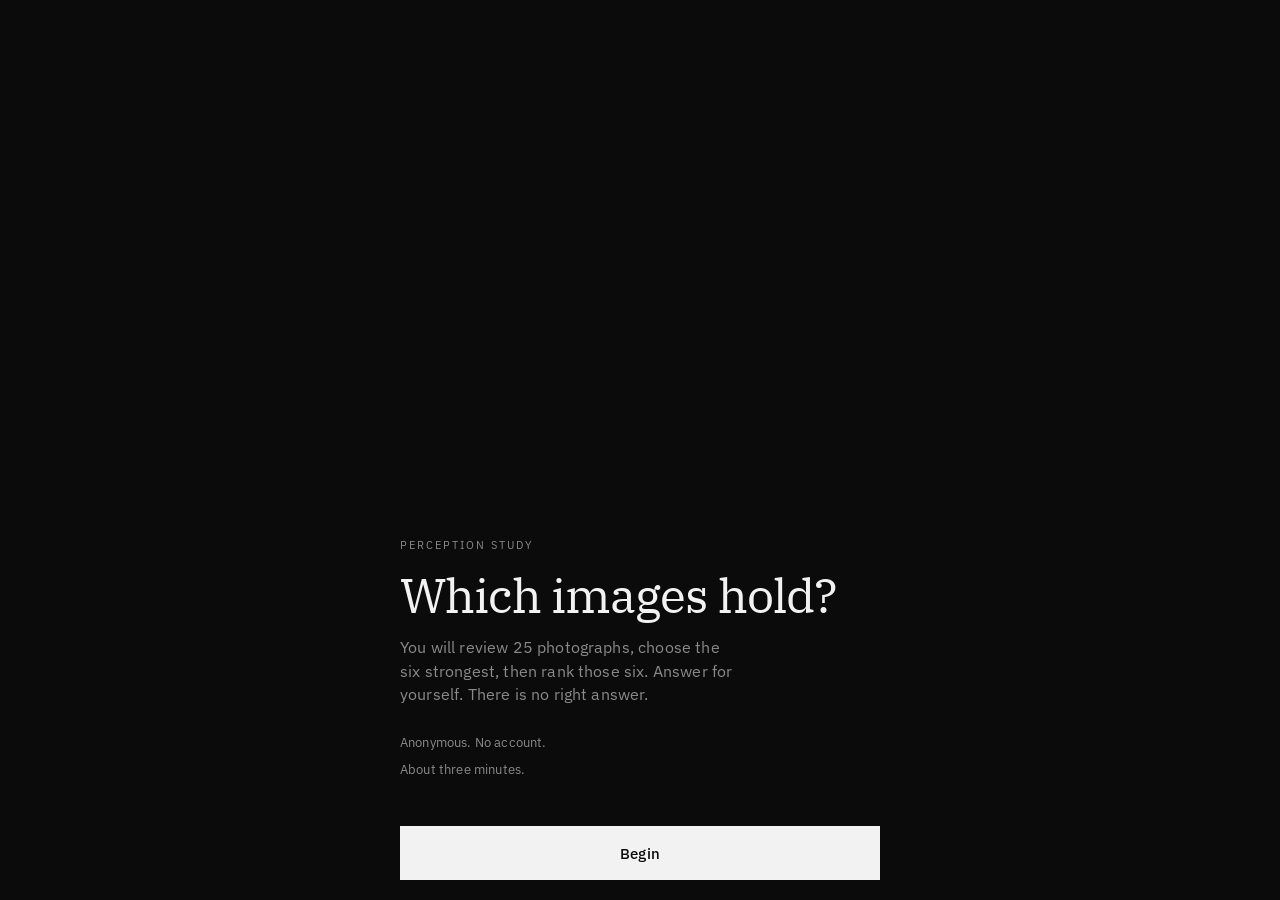
==== index.html @ 38c40766 "done" ====
<!DOCTYPE html>
<html lang="en">
  <head>
    <meta charset="UTF-8" />
    <meta
      name="viewport"
      content="width=device-width, initial-scale=1, viewport-fit=cover"
    />
    <meta name="theme-color" content="#0b0b0b" />
    <meta name="robots" content="noindex" />
    <title>Visual Preference Study</title>
    <link rel="preconnect" href="https://fonts.googleapis.com" />
    <link rel="preconnect" href="https://fonts.gstatic.com" crossorigin />
    <link
      href="https://fonts.googleapis.com/css2?family=IBM+Plex+Sans:wght@400;500;600&family=IBM+Plex+Serif:wght@400;500&display=swap"
      rel="stylesheet"
    />
    <link rel="stylesheet" href="css/styles.css" />
  </head>
  <body>
    <div class="progress" aria-hidden="true">
      <div class="progress__bar" id="progressBar"></div>
    </div>

    <main class="app" id="app">
      <!-- INTRO -->
      <section class="screen is-active" data-screen="intro">
        <div class="hero">
          <div class="kicker">Perception study</div>
          <h1>Which images hold?</h1>
          <p>
            You will review 25 photographs, choose the six strongest, then rank
            those six. Answer for yourself. There is no right answer.
          </p>
          <div class="hero__meta">
            <span>Anonymous. No account.</span>
            <span>About three minutes.</span>
          </div>
        </div>
        <div class="footer-cta">
          <button class="btn" type="button" id="startBtn">Begin</button>
        </div>
      </section>

      <!-- SELECT -->
      <section class="screen" data-screen="select">
        <header class="chrome">
          <div class="chrome__row">
            <div class="chrome__title">Shortlist</div>
            <div class="chrome__count">
              <span id="selectCount">0</span><em>/6</em>
            </div>
          </div>
          <p class="chrome__hint">
            Tap the six photos you think are strongest.
          </p>
        </header>
        <div class="grid-wrap">
          <div class="photo-grid" id="selectGrid"></div>
        </div>
        <div class="tray" id="selectTray">
          <div class="tray__slots" id="traySlots"></div>
          <button class="btn" type="button" id="toRankBtn" disabled>
            Rank these six
          </button>
        </div>
      </section>

      <!-- RANK -->
      <section class="screen" data-screen="rank">
        <header class="chrome">
          <div class="chrome__row">
            <div class="chrome__title">Rank</div>
            <div class="chrome__count">
              <span id="rankCount">0</span><em>/6</em>
            </div>
          </div>
          <p class="chrome__hint" id="rankHint">
            Tap your single favorite first. Then next strongest, through six.
          </p>
        </header>
        <ul class="rank-list" id="rankList"></ul>
        <div class="rank-actions">
          <button class="btn" type="button" id="toMustGoBtn" disabled>
            Continue
          </button>
          <button class="btn btn--ghost" type="button" id="resetRankBtn">
            Clear ranking
          </button>
        </div>
      </section>

      <!-- MUST GO -->
      <section class="screen" data-screen="mustgo">
        <header class="chrome">
          <div class="chrome__row">
            <div class="chrome__title">Exclusion</div>
            <div class="chrome__count">1<em>/5</em></div>
          </div>
          <p class="chrome__hint">
            Which photo is a complete no. The one that must not make the set.
          </p>
        </header>
        <div class="question-body">
          <div class="photo-grid" id="mustGoGrid"></div>
        </div>
        <div class="rank-actions">
          <button class="btn" type="button" id="toFoodBtn" disabled>
            Continue
          </button>
        </div>
      </section>

      <!-- FOOD DIAGNOSTIC -->
      <section class="screen" data-screen="food">
        <header class="chrome">
          <div class="chrome__row">
            <div class="chrome__title">Aside</div>
            <div class="chrome__count">2<em>/5</em></div>
          </div>
          <p class="chrome__hint">Which of these am I most likely to order?</p>
        </header>
        <div class="scale scale--choice" id="foodScale"></div>
        <div class="rank-actions">
          <button class="btn" type="button" id="toPhraseBtn" disabled>
            Continue
          </button>
        </div>
      </section>

      <!-- PHRASE DIAGNOSTIC -->
      <section class="screen" data-screen="phrase">
        <header class="chrome">
          <div class="chrome__row">
            <div class="chrome__title">Aside</div>
            <div class="chrome__count">3<em>/5</em></div>
          </div>
          <p class="chrome__hint">Which of these phrases sound most like me?</p>
        </header>
        <div class="scale scale--choice" id="phraseScale"></div>
        <div class="rank-actions">
          <button class="btn" type="button" id="toAppearanceBtn" disabled>
            Continue
          </button>
        </div>
      </section>

      <!-- APPEARANCE -->
      <section class="screen" data-screen="appearance">
        <header class="chrome">
          <div class="chrome__row">
            <div class="chrome__title">Calibration</div>
            <div class="chrome__count">4<em>/5</em></div>
          </div>
          <p class="chrome__hint">
            Do these photos accurately represent this person's appearance?
          </p>
        </header>
        <div class="scale" id="appearanceScale"></div>
        <div class="rank-actions">
          <button class="btn" type="button" id="toPersonalityBtn" disabled>
            Continue
          </button>
        </div>
      </section>

      <!-- PERSONALITY -->
      <section class="screen" data-screen="personality">
        <header class="chrome">
          <div class="chrome__row">
            <div class="chrome__title">Calibration</div>
            <div class="chrome__count">5<em>/5</em></div>
          </div>
          <p class="chrome__hint">
            Based on how you know them, do these photos accurately represent
            their personality, vibe, and energy?
          </p>
        </header>
        <div class="scale" id="personalityScale"></div>
        <div class="rank-actions">
          <button class="btn" type="button" id="submitBtn" disabled>
            Submit response
          </button>
        </div>
      </section>

      <!-- DONE -->
      <section class="screen" data-screen="done">
        <div class="done">
          <div class="kicker">Response recorded</div>
          <h1>Thank you.</h1>
          <p id="doneLead">
            Your judgments are in the pool. Here is how close you landed against
            everyone so far.
          </p>
          <div class="compare-card" id="compareCard">
            <div class="compare-metric">
              <div class="compare-metric__label">Overlap with group shortlist</div>
              <div class="compare-metric__value" id="overlapValue">-</div>
              <div class="meter"><span id="overlapMeter"></span></div>
              <div class="compare-metric__note" id="overlapNote"></div>
            </div>
            <div class="compare-metric">
              <div class="compare-metric__label">Alignment score</div>
              <div class="compare-metric__value" id="alignValue">-</div>
              <div class="meter"><span id="alignMeter"></span></div>
              <div class="compare-metric__note" id="alignNote"></div>
            </div>
            <div class="compare-metric">
              <div class="compare-metric__label">Your number one</div>
              <div class="compare-metric__note" id="topNote"></div>
            </div>
          </div>
          <p class="status-line" id="doneStatus">Calculating against the pool...</p>
          <p class="error" id="doneError" hidden></p>
        </div>
      </section>
    </main>

    <script src="js/config.js"></script>
    <script src="js/photos.js"></script>
    <script src="js/api.js"></script>
    <script src="js/survey.js"></script>
  </body>
</html>
---- css/styles.css ----
:root {
  --bg: #0b0b0b;
  --fg: #f2f2f2;
  --muted: #8a8a8a;
  --dim: #2a2a2a;
  --line: #1c1c1c;
  --ok: #f2f2f2;
  --danger: #cfcfcf;
  --font-ui: "IBM Plex Sans", "Helvetica Neue", sans-serif;
  --font-display: "IBM Plex Serif", Georgia, serif;
  --pad: 20px;
  --tray-h: 92px;
  --ease: cubic-bezier(0.22, 1, 0.36, 1);
  --fast: 180ms;
  --med: 420ms;
}

*,
*::before,
*::after {
  box-sizing: border-box;
}

html,
body {
  margin: 0;
  min-height: 100%;
  background: var(--bg);
  color: var(--fg);
  font-family: var(--font-ui);
  font-weight: 400;
  letter-spacing: 0.01em;
  -webkit-font-smoothing: antialiased;
  text-rendering: optimizeLegibility;
}

body {
  overflow-x: hidden;
}

button,
input {
  font: inherit;
  color: inherit;
  background: none;
  border: 0;
  padding: 0;
  margin: 0;
}

button {
  cursor: pointer;
  -webkit-tap-highlight-color: transparent;
}

img {
  display: block;
  max-width: 100%;
  user-select: none;
  -webkit-user-drag: none;
}

.sr-only {
  position: absolute;
  width: 1px;
  height: 1px;
  padding: 0;
  margin: -1px;
  overflow: hidden;
  clip: rect(0, 0, 0, 0);
  white-space: nowrap;
  border: 0;
}

/* Progress */
.progress {
  position: fixed;
  top: 0;
  left: 0;
  right: 0;
  height: 2px;
  z-index: 50;
  background: transparent;
  pointer-events: none;
}

.progress__bar {
  height: 100%;
  width: 0%;
  background: var(--fg);
  transform-origin: left center;
  transition: width var(--med) var(--ease);
}

.app {
  min-height: 100dvh;
  display: flex;
  flex-direction: column;
}

.screen {
  display: none;
  flex: 1;
  flex-direction: column;
  min-height: 100dvh;
  opacity: 0;
  transform: translateY(10px);
}

.screen.is-active {
  display: flex;
  animation: rise var(--med) var(--ease) forwards;
}

@keyframes rise {
  from {
    opacity: 0;
    transform: translateY(12px);
  }
  to {
    opacity: 1;
    transform: translateY(0);
  }
}

@keyframes pulseSoft {
  0%,
  100% {
    transform: scale(1);
  }
  50% {
    transform: scale(1.015);
  }
}

@keyframes slotIn {
  from {
    opacity: 0;
    transform: scale(0.86);
  }
  to {
    opacity: 1;
    transform: scale(1);
  }
}

@keyframes checkPop {
  from {
    transform: scale(0.6);
    opacity: 0;
  }
  to {
    transform: scale(1);
    opacity: 1;
  }
}

/* Intro / shared headers */
.hero {
  flex: 1;
  display: flex;
  flex-direction: column;
  justify-content: flex-end;
  padding: calc(var(--pad) + 28px) var(--pad) 28px;
  max-width: 520px;
  margin: 0 auto;
  width: 100%;
}

.kicker {
  font-size: 11px;
  text-transform: uppercase;
  letter-spacing: 0.18em;
  color: var(--muted);
  margin-bottom: 18px;
}

.hero h1 {
  font-family: var(--font-display);
  font-weight: 400;
  font-size: clamp(34px, 9vw, 48px);
  line-height: 1.05;
  margin: 0 0 16px;
  letter-spacing: -0.02em;
}

.hero p {
  margin: 0;
  color: var(--muted);
  font-size: 16px;
  line-height: 1.45;
  max-width: 34ch;
}

.hero__meta {
  margin-top: 28px;
  display: grid;
  gap: 10px;
  color: var(--muted);
  font-size: 13px;
}

.hero__meta span {
  display: block;
}

.footer-cta {
  padding: var(--pad);
  padding-bottom: calc(var(--pad) + env(safe-area-inset-bottom));
  max-width: 520px;
  margin: 0 auto;
  width: 100%;
}

.btn {
  width: 100%;
  min-height: 54px;
  display: inline-flex;
  align-items: center;
  justify-content: center;
  gap: 10px;
  background: var(--fg);
  color: var(--bg);
  font-size: 15px;
  font-weight: 500;
  letter-spacing: 0.02em;
  transition: transform var(--fast) var(--ease), opacity var(--fast) var(--ease);
}

.btn:active {
  transform: scale(0.985);
}

.btn:disabled {
  opacity: 0.28;
  cursor: not-allowed;
  transform: none;
}

.btn--ghost {
  background: transparent;
  color: var(--fg);
}

.btn--ghost:not(:disabled):hover {
  background: var(--dim);
}

.btn.is-ready {
  animation: pulseSoft 1.8s var(--ease) infinite;
}

/* Study chrome */
.chrome {
  position: sticky;
  top: 0;
  z-index: 20;
  background: var(--bg);
  padding: 14px var(--pad) 10px;
}

.chrome__row {
  display: flex;
  align-items: baseline;
  justify-content: space-between;
  gap: 12px;
}

.chrome__title {
  font-size: 13px;
  letter-spacing: 0.04em;
  text-transform: uppercase;
  color: var(--muted);
}

.chrome__count {
  font-family: var(--font-display);
  font-size: 28px;
  line-height: 1;
  font-variant-numeric: tabular-nums;
}

.chrome__count em {
  font-style: normal;
  color: var(--muted);
  font-size: 18px;
}

.chrome__hint {
  margin-top: 8px;
  font-size: 14px;
  color: var(--fg);
  line-height: 1.35;
}

/* Photo grid */
.grid-wrap {
  flex: 1;
  padding: 8px var(--pad) calc(var(--tray-h) + 88px);
}

.photo-grid {
  display: grid;
  grid-template-columns: repeat(3, 1fr);
  gap: 6px;
}

.photo-tile {
  position: relative;
  aspect-ratio: 3 / 4;
  overflow: hidden;
  background: #111;
  cursor: pointer;
  touch-action: manipulation;
  transition: transform var(--fast) var(--ease), filter var(--fast) var(--ease),
    opacity var(--fast) var(--ease);
}

.photo-tile img {
  width: 100%;
  height: 100%;
  object-fit: cover;
  transition: transform var(--med) var(--ease), filter var(--med) var(--ease);
}

.photo-tile:active {
  transform: scale(0.97);
}

.photo-tile.is-selected img {
  filter: grayscale(0) brightness(1.05);
  transform: scale(1.03);
}

.photo-tile.is-dimmed {
  opacity: 0.28;
}

.photo-tile.is-dimmed img {
  filter: grayscale(1);
}

.photo-tile__mark {
  position: absolute;
  top: 8px;
  left: 8px;
  opacity: 0;
  transition: opacity var(--fast) var(--ease);
}

.photo-tile.is-selected .photo-tile__mark {
  opacity: 1;
}

.photo-tile.is-selected::after {
  content: "";
  position: absolute;
  inset: 0;
  box-shadow: inset 0 0 0 2px var(--fg);
  pointer-events: none;
}

.photo-tile__mark span {
  width: 28px;
  height: 28px;
  display: grid;
  place-items: center;
  background: var(--fg);
  color: var(--bg);
  font-size: 13px;
  font-weight: 600;
  animation: checkPop var(--fast) var(--ease);
}

.photo-tile.is-locked {
  pointer-events: none;
}

.photo-tile.is-pickable:not(.is-selected):hover img {
  transform: scale(1.02);
}

/* Selection tray */
.tray {
  position: fixed;
  left: 0;
  right: 0;
  bottom: 0;
  z-index: 30;
  background: var(--bg);
  padding: 10px var(--pad) calc(12px + env(safe-area-inset-bottom));
  transform: translateY(110%);
  transition: transform var(--med) var(--ease);
}

.tray.is-visible {
  transform: translateY(0);
}

.tray__slots {
  display: grid;
  grid-template-columns: repeat(6, 1fr);
  gap: 6px;
  margin-bottom: 10px;
}

.slot {
  aspect-ratio: 3 / 4;
  background: var(--dim);
  position: relative;
  overflow: hidden;
}

.slot__num {
  position: absolute;
  inset: 0;
  display: grid;
  place-items: center;
  color: #555;
  font-size: 12px;
  font-variant-numeric: tabular-nums;
}

.slot img {
  width: 100%;
  height: 100%;
  object-fit: cover;
  animation: slotIn var(--med) var(--ease);
}

.slot.is-filled {
  cursor: pointer;
}

.tray .btn {
  min-height: 48px;
}

/* Rank screen */
.rank-list {
  list-style: none;
  margin: 0;
  padding: 8px var(--pad) 120px;
  display: grid;
  gap: 10px;
}

.rank-item {
  display: grid;
  grid-template-columns: 48px 1fr;
  gap: 12px;
  align-items: center;
  min-height: 96px;
  cursor: pointer;
  touch-action: manipulation;
  transition: opacity var(--fast) var(--ease), transform var(--fast) var(--ease);
}

.rank-item.is-assigned {
  opacity: 1;
}

.rank-item:not(.is-assigned) {
  opacity: 0.55;
}

.rank-item.is-next {
  opacity: 1;
  transform: scale(1.01);
}

.rank-item__badge {
  width: 48px;
  height: 48px;
  display: grid;
  place-items: center;
  font-family: var(--font-display);
  font-size: 22px;
  background: var(--dim);
  color: var(--muted);
  transition: background var(--fast) var(--ease), color var(--fast) var(--ease);
}

.rank-item.is-assigned .rank-item__badge {
  background: var(--fg);
  color: var(--bg);
  animation: checkPop var(--fast) var(--ease);
}

.rank-item__photo {
  height: 96px;
  overflow: hidden;
  background: #111;
}

.rank-item__photo img {
  width: 100%;
  height: 100%;
  object-fit: cover;
}

.rank-actions {
  position: fixed;
  left: 0;
  right: 0;
  bottom: 0;
  padding: var(--pad);
  padding-bottom: calc(var(--pad) + env(safe-area-inset-bottom));
  background: var(--bg);
  display: grid;
  gap: 8px;
}

/* Wildcard */
.scale {
  display: grid;
  gap: 8px;
  padding: 8px var(--pad) 120px;
}

.scale__option {
  min-height: 64px;
  padding: 14px 18px;
  display: flex;
  align-items: center;
  justify-content: space-between;
  gap: 12px;
  background: var(--dim);
  text-align: left;
  transition: background var(--fast) var(--ease), transform var(--fast) var(--ease);
}

.scale__option strong {
  font-weight: 500;
  font-size: 16px;
  line-height: 1.35;
}

.scale__option span {
  color: var(--muted);
  font-variant-numeric: tabular-nums;
  font-size: 14px;
  flex-shrink: 0;
}

.scale--choice .scale__option {
  min-height: 72px;
  justify-content: flex-start;
}

.scale--choice .scale__option strong {
  font-size: 15px;
}

.scale__option.is-selected {
  background: var(--fg);
  color: var(--bg);
}

.scale__option.is-selected span {
  color: #555;
}

.scale__option:active {
  transform: scale(0.985);
}

.question-body {
  padding: 8px var(--pad) 120px;
}

.question-body .photo-grid {
  gap: 6px;
}

/* Done / compare */
.done {
  flex: 1;
  padding: calc(var(--pad) + 36px) var(--pad) 40px;
  max-width: 520px;
  margin: 0 auto;
  width: 100%;
  display: flex;
  flex-direction: column;
  justify-content: center;
}

.done h1 {
  font-family: var(--font-display);
  font-weight: 400;
  font-size: clamp(32px, 8vw, 44px);
  margin: 0 0 12px;
  letter-spacing: -0.02em;
}

.done p {
  color: var(--muted);
  line-height: 1.45;
  margin: 0 0 28px;
  max-width: 36ch;
}

.compare-card {
  display: grid;
  gap: 18px;
}

.compare-metric {
  display: grid;
  gap: 6px;
}

.compare-metric__label {
  font-size: 12px;
  letter-spacing: 0.12em;
  text-transform: uppercase;
  color: var(--muted);
}

.compare-metric__value {
  font-family: var(--font-display);
  font-size: 40px;
  line-height: 1;
}

.compare-metric__note {
  color: var(--muted);
  font-size: 14px;
  line-height: 1.4;
}

.meter {
  height: 3px;
  background: var(--dim);
  overflow: hidden;
}

.meter > span {
  display: block;
  height: 100%;
  width: 0;
  background: var(--fg);
  transition: width 900ms var(--ease);
}

.status-line {
  margin-top: 24px;
  color: var(--muted);
  font-size: 13px;
}

.error {
  color: #ddd;
  font-size: 14px;
  margin-top: 12px;
}

/* Admin */
.admin {
  max-width: 1100px;
  margin: 0 auto;
  padding: 28px var(--pad) 80px;
}

.admin h1 {
  font-family: var(--font-display);
  font-weight: 400;
  font-size: clamp(28px, 6vw, 40px);
  margin: 0 0 8px;
}

.admin__sub {
  color: var(--muted);
  margin: 0 0 28px;
}

.admin-gate {
  max-width: 420px;
  display: grid;
  gap: 12px;
}

.admin-gate input {
  min-height: 52px;
  padding: 0 14px;
  background: var(--dim);
  outline: none;
}

.admin-stats {
  display: none;
}

.admin-stats.is-visible {
  display: block;
}

.stat-row {
  display: grid;
  grid-template-columns: repeat(2, 1fr);
  gap: 10px;
  margin-bottom: 28px;
}

@media (min-width: 720px) {
  .stat-row {
    grid-template-columns: repeat(4, 1fr);
  }

  .photo-grid {
    grid-template-columns: repeat(4, 1fr);
    gap: 8px;
  }
}

.stat {
  background: var(--dim);
  padding: 16px;
  min-height: 96px;
  display: flex;
  flex-direction: column;
  justify-content: space-between;
}

.stat__label {
  font-size: 11px;
  letter-spacing: 0.14em;
  text-transform: uppercase;
  color: var(--muted);
}

.stat__value {
  font-family: var(--font-display);
  font-size: 28px;
}

.section {
  margin-bottom: 36px;
}

.section h2 {
  font-family: var(--font-display);
  font-weight: 400;
  font-size: 22px;
  margin: 0 0 14px;
}

.top-grid {
  display: grid;
  grid-template-columns: repeat(3, 1fr);
  gap: 8px;
}

.top-card {
  background: #111;
}

.top-card img {
  width: 100%;
  aspect-ratio: 3 / 4;
  object-fit: cover;
}

.top-card__meta {
  padding: 10px;
  display: grid;
  gap: 2px;
  font-size: 12px;
  color: var(--muted);
}

.top-card__meta strong {
  color: var(--fg);
  font-size: 14px;
  font-weight: 500;
}

.table-wrap {
  overflow-x: auto;
}

table {
  width: 100%;
  border-collapse: collapse;
  font-size: 13px;
  min-width: 720px;
}

th,
td {
  text-align: left;
  padding: 10px 8px;
  vertical-align: middle;
}

th {
  color: var(--muted);
  font-weight: 500;
  font-size: 11px;
  letter-spacing: 0.1em;
  text-transform: uppercase;
  border-bottom: 1px solid var(--line);
}

td {
  border-bottom: 1px solid var(--line);
}

.td-photo {
  display: flex;
  align-items: center;
  gap: 10px;
}

.td-photo img {
  width: 36px;
  height: 48px;
  object-fit: cover;
  background: #111;
}

.pill {
  display: inline-block;
  font-size: 11px;
  letter-spacing: 0.06em;
  text-transform: uppercase;
  color: var(--muted);
}

.pill--high {
  color: var(--fg);
}

.wildcard-block {
  display: grid;
  gap: 16px;
}

.bar-list {
  display: grid;
  gap: 8px;
}

.bar-row {
  display: grid;
  grid-template-columns: minmax(96px, 42%) 1fr 40px;
  gap: 10px;
  align-items: center;
  font-size: 13px;
}

.bar-row > span:first-child {
  overflow: hidden;
  text-overflow: ellipsis;
  white-space: nowrap;
}

.bar-track {
  height: 3px;
  background: var(--dim);
}

.bar-track > span {
  display: block;
  height: 100%;
  background: var(--fg);
}

@media (prefers-reduced-motion: reduce) {
  *,
  *::before,
  *::after {
    animation: none !important;
    transition: none !important;
  }
}
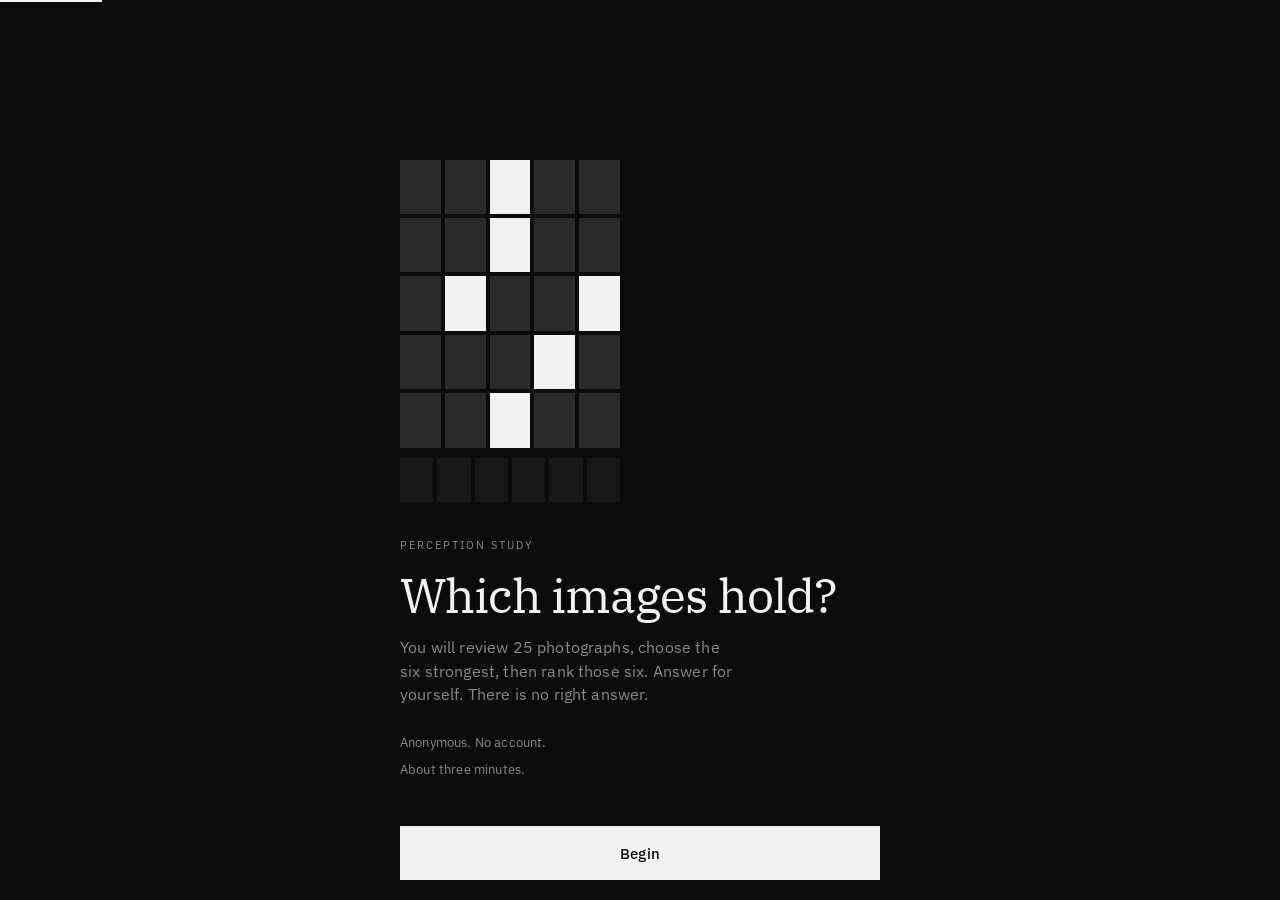
==== commit ea1c8ac4: "hii" ====
--- a/index.html
+++ b/index.html
@@ -11,6 +11,8 @@
     <title>Visual Preference Study</title>
     <link rel="preconnect" href="https://fonts.googleapis.com" />
     <link rel="preconnect" href="https://fonts.gstatic.com" crossorigin />
+    <link rel="preconnect" href="https://pub-12ef38a931494afd92935aacaf61a4f8.r2.dev" crossorigin />
+    <link rel="dns-prefetch" href="https://pub-12ef38a931494afd92935aacaf61a4f8.r2.dev" />
     <link
       href="https://fonts.googleapis.com/css2?family=IBM+Plex+Sans:wght@400;500;600&family=IBM+Plex+Serif:wght@400;500&display=swap"
       rel="stylesheet"
@@ -22,10 +24,33 @@
       <div class="progress__bar" id="progressBar"></div>
     </div>
 
+    <div class="lightbox" id="lightbox" hidden>
+      <div class="lightbox__frame">
+        <img id="lightboxImg" alt="" />
+      </div>
+      <div class="lightbox__actions">
+        <button class="btn" type="button" id="lightboxSelect">Select</button>
+        <button class="btn btn--ghost" type="button" id="lightboxNevermind">
+          Nevermind
+        </button>
+      </div>
+    </div>
+
     <main class="app" id="app">
       <!-- INTRO -->
       <section class="screen is-active" data-screen="intro">
         <div class="hero">
+          <div class="study-mark" aria-hidden="true">
+            <div class="study-mark__grid" id="studyMarkGrid"></div>
+            <div class="study-mark__rail">
+              <span></span>
+              <span></span>
+              <span></span>
+              <span></span>
+              <span></span>
+              <span></span>
+            </div>
+          </div>
           <div class="kicker">Perception study</div>
           <h1>Which images hold?</h1>
           <p>
@@ -38,7 +63,13 @@
           </div>
         </div>
         <div class="footer-cta">
-          <button class="btn" type="button" id="startBtn">Begin</button>
+          <button class="btn" type="button" id="startBtn">
+            <span class="btn__label" id="startBtnLabel">Begin</span>
+            <span class="btn__loader" id="startBtnLoader" hidden aria-hidden="true">
+              <span class="spinner"></span>
+              Preparing images
+            </span>
+          </button>
         </div>
       </section>
 
@@ -52,7 +83,7 @@
             </div>
           </div>
           <p class="chrome__hint">
-            Tap the six photos you think are strongest.
+            Tap a photo to inspect it. Select the six you think are strongest.
           </p>
         </header>
         <div class="grid-wrap">
@@ -97,8 +128,12 @@
             <div class="chrome__title">Exclusion</div>
             <div class="chrome__count">1<em>/5</em></div>
           </div>
-          <p class="chrome__hint">
-            Which photo is a complete no. The one that must not make the set.
+          <p class="chrome__hint chrome__hint--strong">
+            Which photo is a complete <span class="no-mark">NO</span>.
+          </p>
+          <p class="chrome__subhint">
+            This can be the immediate left swipe worthy photo, or just your
+            least favorite from the set.
           </p>
         </header>
         <div class="question-body">
@@ -153,7 +188,7 @@
             <div class="chrome__count">4<em>/5</em></div>
           </div>
           <p class="chrome__hint">
-            Do these photos accurately represent this person's appearance?
+            Do these photos accurately represent Rafi's appearance?
           </p>
         </header>
         <div class="scale" id="appearanceScale"></div>
@@ -172,8 +207,8 @@
             <div class="chrome__count">5<em>/5</em></div>
           </div>
           <p class="chrome__hint">
-            Based on how you know them, do these photos accurately represent
-            their personality, vibe, and energy?
+            Based on how you know Rafi, do these photos accurately represent
+            Rafi's personality, vibe, and energy?
           </p>
         </header>
         <div class="scale" id="personalityScale"></div>
--- a/css/styles.css
+++ b/css/styles.css
@@ -167,6 +167,179 @@
   width: 100%;
 }
 
+.study-mark {
+  margin: 0 0 36px;
+  width: min(220px, 56vw);
+}
+
+.study-mark__grid {
+  display: grid;
+  grid-template-columns: repeat(5, 1fr);
+  gap: 4px;
+}
+
+.study-mark__cell {
+  aspect-ratio: 3 / 4;
+  background: var(--dim);
+  transform-origin: center;
+  animation: cellScan 4.8s var(--ease) infinite;
+}
+
+.study-mark__cell:nth-child(1) { animation-delay: 0s; }
+.study-mark__cell:nth-child(2) { animation-delay: 0.08s; }
+.study-mark__cell:nth-child(3) { animation-delay: 0.16s; }
+.study-mark__cell:nth-child(4) { animation-delay: 0.24s; }
+.study-mark__cell:nth-child(5) { animation-delay: 0.32s; }
+.study-mark__cell:nth-child(6) { animation-delay: 0.4s; }
+.study-mark__cell:nth-child(7) { animation-delay: 0.48s; }
+.study-mark__cell:nth-child(8) { animation-delay: 0.56s; }
+.study-mark__cell:nth-child(9) { animation-delay: 0.64s; }
+.study-mark__cell:nth-child(10) { animation-delay: 0.72s; }
+.study-mark__cell:nth-child(11) { animation-delay: 0.8s; }
+.study-mark__cell:nth-child(12) { animation-delay: 0.88s; }
+.study-mark__cell:nth-child(13) { animation-delay: 0.96s; }
+.study-mark__cell:nth-child(14) { animation-delay: 1.04s; }
+.study-mark__cell:nth-child(15) { animation-delay: 1.12s; }
+.study-mark__cell:nth-child(16) { animation-delay: 1.2s; }
+.study-mark__cell:nth-child(17) { animation-delay: 1.28s; }
+.study-mark__cell:nth-child(18) { animation-delay: 1.36s; }
+.study-mark__cell:nth-child(19) { animation-delay: 1.44s; }
+.study-mark__cell:nth-child(20) { animation-delay: 1.52s; }
+.study-mark__cell:nth-child(21) { animation-delay: 1.6s; }
+.study-mark__cell:nth-child(22) { animation-delay: 1.68s; }
+.study-mark__cell:nth-child(23) { animation-delay: 1.76s; }
+.study-mark__cell:nth-child(24) { animation-delay: 1.84s; }
+.study-mark__cell:nth-child(25) { animation-delay: 1.92s; }
+
+.study-mark__cell.is-pick {
+  background: var(--fg);
+  animation-name: cellPick;
+}
+
+.study-mark__rail {
+  margin-top: 10px;
+  display: grid;
+  grid-template-columns: repeat(6, 1fr);
+  gap: 4px;
+}
+
+.study-mark__rail span {
+  aspect-ratio: 3 / 4;
+  background: #171717;
+  animation: railFill 4.8s var(--ease) infinite;
+}
+
+.study-mark__rail span:nth-child(1) { animation-delay: 2.1s; }
+.study-mark__rail span:nth-child(2) { animation-delay: 2.3s; }
+.study-mark__rail span:nth-child(3) { animation-delay: 2.5s; }
+.study-mark__rail span:nth-child(4) { animation-delay: 2.7s; }
+.study-mark__rail span:nth-child(5) { animation-delay: 2.9s; }
+.study-mark__rail span:nth-child(6) { animation-delay: 3.1s; }
+
+@keyframes cellScan {
+  0%,
+  100% {
+    background: var(--dim);
+    transform: scale(1);
+  }
+  12% {
+    background: #6a6a6a;
+    transform: scale(1.04);
+  }
+  24%,
+  100% {
+    background: var(--dim);
+    transform: scale(1);
+  }
+}
+
+@keyframes cellPick {
+  0%,
+  18% {
+    background: var(--dim);
+    transform: scale(1);
+  }
+  28% {
+    background: #9a9a9a;
+    transform: scale(1.06);
+  }
+  40%,
+  78% {
+    background: var(--fg);
+    transform: scale(1);
+  }
+  90%,
+  100% {
+    background: var(--dim);
+    transform: scale(1);
+  }
+}
+
+@keyframes railFill {
+  0%,
+  35% {
+    background: #171717;
+    transform: scale(0.92);
+  }
+  48%,
+  78% {
+    background: var(--fg);
+    transform: scale(1);
+  }
+  90%,
+  100% {
+    background: #171717;
+    transform: scale(0.92);
+  }
+}
+
+.btn.is-loading {
+  opacity: 1;
+  cursor: wait;
+}
+
+.btn__loader {
+  display: none;
+  align-items: center;
+  gap: 10px;
+}
+
+.btn.is-loading .btn__label {
+  display: none;
+}
+
+.btn.is-loading .btn__loader {
+  display: inline-flex;
+}
+
+.btn__loader[hidden] {
+  display: none !important;
+}
+
+.spinner {
+  width: 14px;
+  height: 14px;
+  border: 1.5px solid #555;
+  border-top-color: var(--bg);
+  border-radius: 50%;
+  animation: spin 0.7s linear infinite;
+}
+
+.btn.is-loading .spinner {
+  border-color: #999;
+  border-top-color: var(--bg);
+}
+
+.btn__label[hidden] {
+  display: none !important;
+}
+
+@keyframes spin {
+  to {
+    transform: rotate(360deg);
+  }
+}
+
 .kicker {
   font-size: 11px;
   text-transform: uppercase;
@@ -293,6 +466,24 @@
   line-height: 1.35;
 }
 
+.chrome__hint--strong {
+  font-size: 16px;
+}
+
+.chrome__subhint {
+  margin: 8px 0 0;
+  font-size: 13px;
+  color: var(--muted);
+  line-height: 1.4;
+  max-width: 36ch;
+}
+
+.no-mark {
+  font-weight: 700;
+  letter-spacing: 0.08em;
+  text-transform: uppercase;
+}
+
 /* Photo grid */
 .grid-wrap {
   flex: 1;
@@ -442,18 +633,17 @@
   margin: 0;
   padding: 8px var(--pad) 120px;
   display: grid;
-  gap: 10px;
+  gap: 8px;
 }
 
 .rank-item {
   display: grid;
-  grid-template-columns: 48px 1fr;
+  grid-template-columns: 40px 72px 1fr;
   gap: 12px;
   align-items: center;
-  min-height: 96px;
   cursor: pointer;
   touch-action: manipulation;
-  transition: opacity var(--fast) var(--ease), transform var(--fast) var(--ease);
+  transition: opacity var(--fast) var(--ease), transform var(--med) var(--ease);
 }
 
 .rank-item.is-assigned {
@@ -466,16 +656,15 @@
 
 .rank-item.is-next {
   opacity: 1;
-  transform: scale(1.01);
 }
 
 .rank-item__badge {
-  width: 48px;
-  height: 48px;
+  width: 40px;
+  height: 40px;
   display: grid;
   place-items: center;
   font-family: var(--font-display);
-  font-size: 22px;
+  font-size: 20px;
   background: var(--dim);
   color: var(--muted);
   transition: background var(--fast) var(--ease), color var(--fast) var(--ease);
@@ -488,7 +677,8 @@
 }
 
 .rank-item__photo {
-  height: 96px;
+  width: 72px;
+  height: 72px;
   overflow: hidden;
   background: #111;
 }
@@ -497,6 +687,16 @@
   width: 100%;
   height: 100%;
   object-fit: cover;
+  object-position: center top;
+}
+
+.rank-item__meta {
+  font-size: 13px;
+  color: var(--muted);
+}
+
+.rank-item.is-assigned .rank-item__meta {
+  color: var(--fg);
 }
 
 .rank-actions {
@@ -573,6 +773,69 @@
   gap: 6px;
 }
 
+.screen[data-screen="mustgo"] .chrome__title {
+  color: var(--fg);
+  letter-spacing: 0.16em;
+}
+
+.screen[data-screen="mustgo"] .photo-tile.is-selected::after {
+  box-shadow: inset 0 0 0 3px var(--fg);
+}
+
+.screen[data-screen="mustgo"] .photo-tile.is-selected .photo-tile__mark span {
+  width: auto;
+  min-width: 36px;
+  padding: 0 8px;
+  font-weight: 700;
+  letter-spacing: 0.08em;
+  font-size: 12px;
+}
+
+/* Lightbox inspect-before-select */
+.lightbox {
+  position: fixed;
+  inset: 0;
+  z-index: 80;
+  background: var(--bg);
+  display: flex;
+  flex-direction: column;
+  padding: 16px var(--pad) calc(16px + env(safe-area-inset-bottom));
+  animation: rise var(--med) var(--ease);
+}
+
+.lightbox[hidden] {
+  display: none !important;
+}
+
+.lightbox__frame {
+  flex: 1;
+  min-height: 0;
+  display: grid;
+  place-items: center;
+  background: #000;
+}
+
+.lightbox__frame img {
+  width: 100%;
+  height: 100%;
+  max-height: calc(100dvh - 160px);
+  object-fit: contain;
+  object-position: center;
+}
+
+.lightbox__actions {
+  display: grid;
+  gap: 8px;
+  padding-top: 14px;
+  max-width: 520px;
+  width: 100%;
+  margin: 0 auto;
+}
+
+body.lightbox-open {
+  overflow: hidden;
+}
+
 /* Done / compare */
 .done {
   flex: 1;
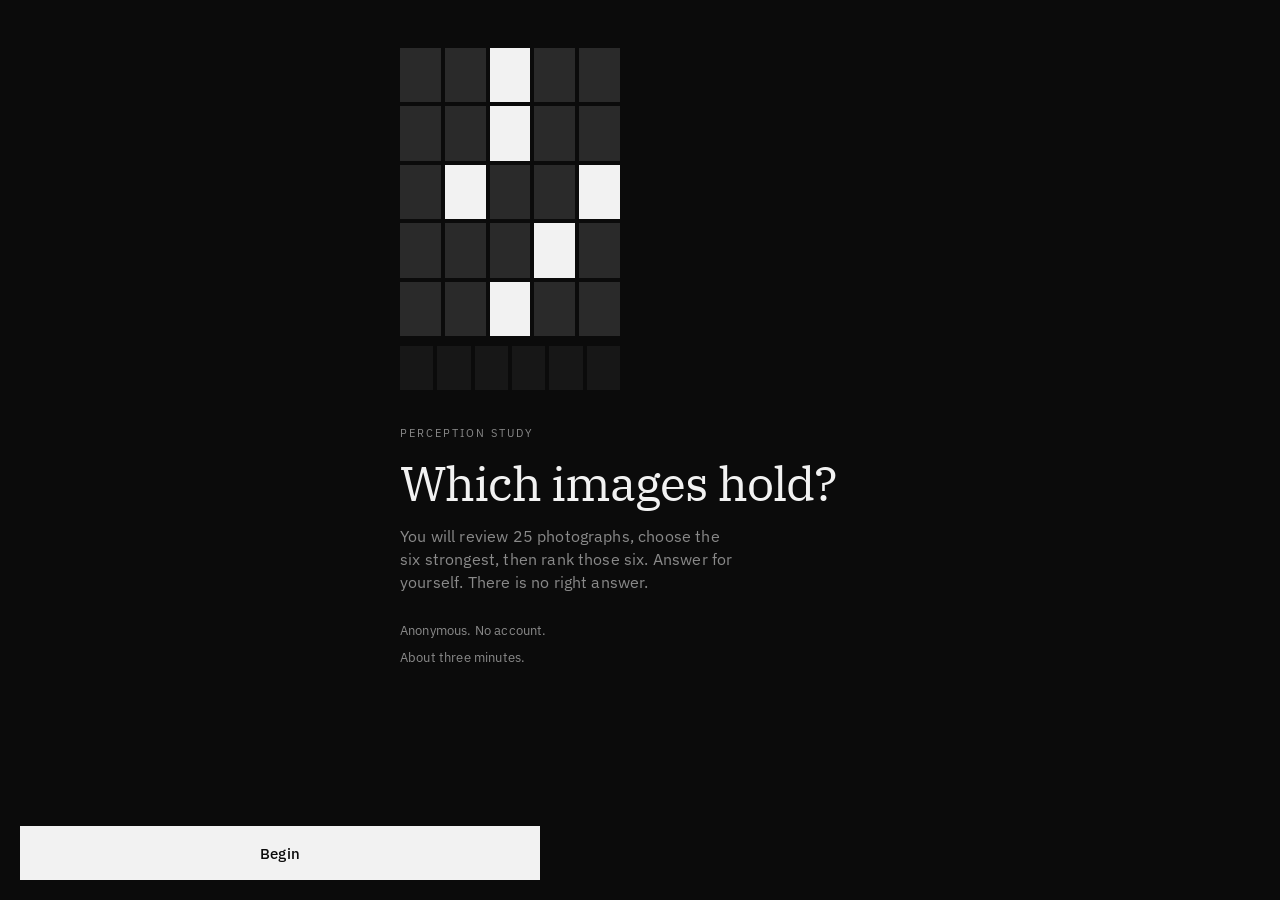
==== commit 1b82e877: "fgh" ====
--- a/index.html
+++ b/index.html
@@ -62,7 +62,11 @@
             <span>About three minutes.</span>
           </div>
         </div>
-        <div class="footer-cta">
+        <div class="scroll-cue" id="scrollCue" hidden>
+          <span>Scroll for Begin</span>
+          <span class="scroll-cue__chevron" aria-hidden="true"></span>
+        </div>
+        <div class="footer-cta footer-cta--sticky">
           <button class="btn" type="button" id="startBtn">
             <span class="btn__label" id="startBtnLabel">Begin</span>
             <span class="btn__loader" id="startBtnLoader" hidden aria-hidden="true">
--- a/css/styles.css
+++ b/css/styles.css
@@ -156,15 +156,23 @@
 }
 
 /* Intro / shared headers */
+.screen[data-screen="intro"] {
+  position: relative;
+  overflow-y: auto;
+  overscroll-behavior: contain;
+}
+
 .hero {
   flex: 1;
   display: flex;
   flex-direction: column;
-  justify-content: flex-end;
+  justify-content: flex-start;
   padding: calc(var(--pad) + 28px) var(--pad) 28px;
+  padding-bottom: 120px;
   max-width: 520px;
   margin: 0 auto;
   width: 100%;
+  min-height: calc(100dvh - 96px);
 }
 
 .study-mark {
@@ -385,6 +393,62 @@
   width: 100%;
 }
 
+.footer-cta--sticky {
+  position: sticky;
+  bottom: 0;
+  z-index: 25;
+  background: var(--bg);
+  max-width: none;
+  margin: 0;
+}
+
+.footer-cta--sticky .btn {
+  max-width: 520px;
+  margin: 0 auto;
+}
+
+.scroll-cue {
+  position: fixed;
+  left: 50%;
+  bottom: calc(88px + env(safe-area-inset-bottom));
+  transform: translateX(-50%);
+  z-index: 24;
+  display: flex;
+  flex-direction: column;
+  align-items: center;
+  gap: 6px;
+  color: var(--muted);
+  font-size: 12px;
+  letter-spacing: 0.12em;
+  text-transform: uppercase;
+  pointer-events: none;
+  animation: cuePulse 1.8s var(--ease) infinite;
+}
+
+.scroll-cue[hidden] {
+  display: none !important;
+}
+
+.scroll-cue__chevron {
+  width: 10px;
+  height: 10px;
+  border-right: 1.5px solid var(--muted);
+  border-bottom: 1.5px solid var(--muted);
+  transform: rotate(45deg);
+}
+
+@keyframes cuePulse {
+  0%,
+  100% {
+    opacity: 0.35;
+    transform: translateX(-50%) translateY(0);
+  }
+  50% {
+    opacity: 1;
+    transform: translateX(-50%) translateY(4px);
+  }
+}
+
 .btn {
   width: 100%;
   min-height: 54px;
@@ -503,6 +567,9 @@
   background: #111;
   cursor: pointer;
   touch-action: manipulation;
+  -webkit-touch-callout: none;
+  -webkit-user-select: none;
+  user-select: none;
   transition: transform var(--fast) var(--ease), filter var(--fast) var(--ease),
     opacity var(--fast) var(--ease);
 }
@@ -511,6 +578,10 @@
   width: 100%;
   height: 100%;
   object-fit: cover;
+  pointer-events: none;
+  -webkit-touch-callout: none;
+  -webkit-user-select: none;
+  user-select: none;
   transition: transform var(--med) var(--ease), filter var(--med) var(--ease);
 }
 
@@ -628,21 +699,38 @@
 }
 
 /* Rank screen */
+.screen[data-screen="rank"] {
+  height: 100dvh;
+  max-height: 100dvh;
+  overflow: hidden;
+}
+
+.screen[data-screen="rank"] .chrome {
+  flex-shrink: 0;
+}
+
 .rank-list {
   list-style: none;
   margin: 0;
-  padding: 8px var(--pad) 120px;
+  padding: 8px var(--pad) 16px;
   display: grid;
   gap: 8px;
+  flex: 1;
+  min-height: 0;
+  overflow-y: auto;
+  overscroll-behavior: contain;
+  -webkit-overflow-scrolling: touch;
 }
 
 .rank-item {
   display: grid;
-  grid-template-columns: 40px 72px 1fr;
+  grid-template-columns: 40px 72px 1fr 18px;
   gap: 12px;
   align-items: center;
   cursor: pointer;
   touch-action: manipulation;
+  background: #111;
+  padding: 8px;
   transition: opacity var(--fast) var(--ease), transform var(--med) var(--ease);
 }
 
@@ -656,6 +744,18 @@
 
 .rank-item.is-next {
   opacity: 1;
+}
+
+.rank-item.is-draggable {
+  cursor: grab;
+  touch-action: none;
+}
+
+.rank-item.is-dragging {
+  opacity: 0.92;
+  transform: scale(1.02);
+  z-index: 2;
+  cursor: grabbing;
 }
 
 .rank-item__badge {
@@ -680,7 +780,7 @@
   width: 72px;
   height: 72px;
   overflow: hidden;
-  background: #111;
+  background: #0a0a0a;
 }
 
 .rank-item__photo img {
@@ -688,6 +788,7 @@
   height: 100%;
   object-fit: cover;
   object-position: center top;
+  pointer-events: none;
 }
 
 .rank-item__meta {
@@ -699,11 +800,27 @@
   color: var(--fg);
 }
 
+.rank-item__grip {
+  width: 18px;
+  height: 14px;
+  justify-self: end;
+  background:
+    linear-gradient(var(--muted), var(--muted)) 0 0 / 100% 2px no-repeat,
+    linear-gradient(var(--muted), var(--muted)) 0 6px / 100% 2px no-repeat,
+    linear-gradient(var(--muted), var(--muted)) 0 12px / 100% 2px no-repeat;
+  opacity: 0;
+}
+
+.rank-item.is-draggable .rank-item__grip {
+  opacity: 0.7;
+}
+
 .rank-actions {
-  position: fixed;
-  left: 0;
-  right: 0;
-  bottom: 0;
+  position: relative;
+  flex-shrink: 0;
+  left: auto;
+  right: auto;
+  bottom: auto;
   padding: var(--pad);
   padding-bottom: calc(var(--pad) + env(safe-area-inset-bottom));
   background: var(--bg);
@@ -1005,7 +1122,89 @@
   font-family: var(--font-display);
   font-weight: 400;
   font-size: 22px;
-  margin: 0 0 14px;
+  margin: 0 0 8px;
+}
+
+.section__help {
+  margin: 0 0 16px;
+  color: var(--muted);
+  font-size: 14px;
+  line-height: 1.45;
+  max-width: 62ch;
+}
+
+.section__subhead {
+  margin: 28px 0 8px;
+  font-family: var(--font-display);
+  font-weight: 400;
+  font-size: 18px;
+}
+
+.ordered-six {
+  display: grid;
+  grid-template-columns: repeat(2, 1fr);
+  gap: 10px;
+}
+
+@media (min-width: 720px) {
+  .ordered-six {
+    grid-template-columns: repeat(3, 1fr);
+  }
+}
+
+@media (min-width: 980px) {
+  .ordered-six {
+    grid-template-columns: repeat(6, 1fr);
+  }
+}
+
+.ordered-card {
+  background: #111;
+  position: relative;
+}
+
+.ordered-card__rank {
+  position: absolute;
+  top: 8px;
+  left: 8px;
+  z-index: 1;
+  min-width: 28px;
+  height: 28px;
+  padding: 0 8px;
+  display: grid;
+  place-items: center;
+  background: var(--fg);
+  color: var(--bg);
+  font-family: var(--font-display);
+  font-size: 15px;
+  font-weight: 500;
+}
+
+.ordered-card img {
+  width: 100%;
+  aspect-ratio: 3 / 4;
+  object-fit: cover;
+  object-position: center top;
+}
+
+.ordered-card__meta {
+  padding: 10px;
+  display: grid;
+  gap: 2px;
+  font-size: 12px;
+  color: var(--muted);
+}
+
+.ordered-card__meta strong {
+  color: var(--fg);
+  font-size: 14px;
+  font-weight: 500;
+}
+
+.section--hero-result .ordered-card__rank {
+  min-width: 32px;
+  height: 32px;
+  font-size: 17px;
 }
 
 .top-grid {
